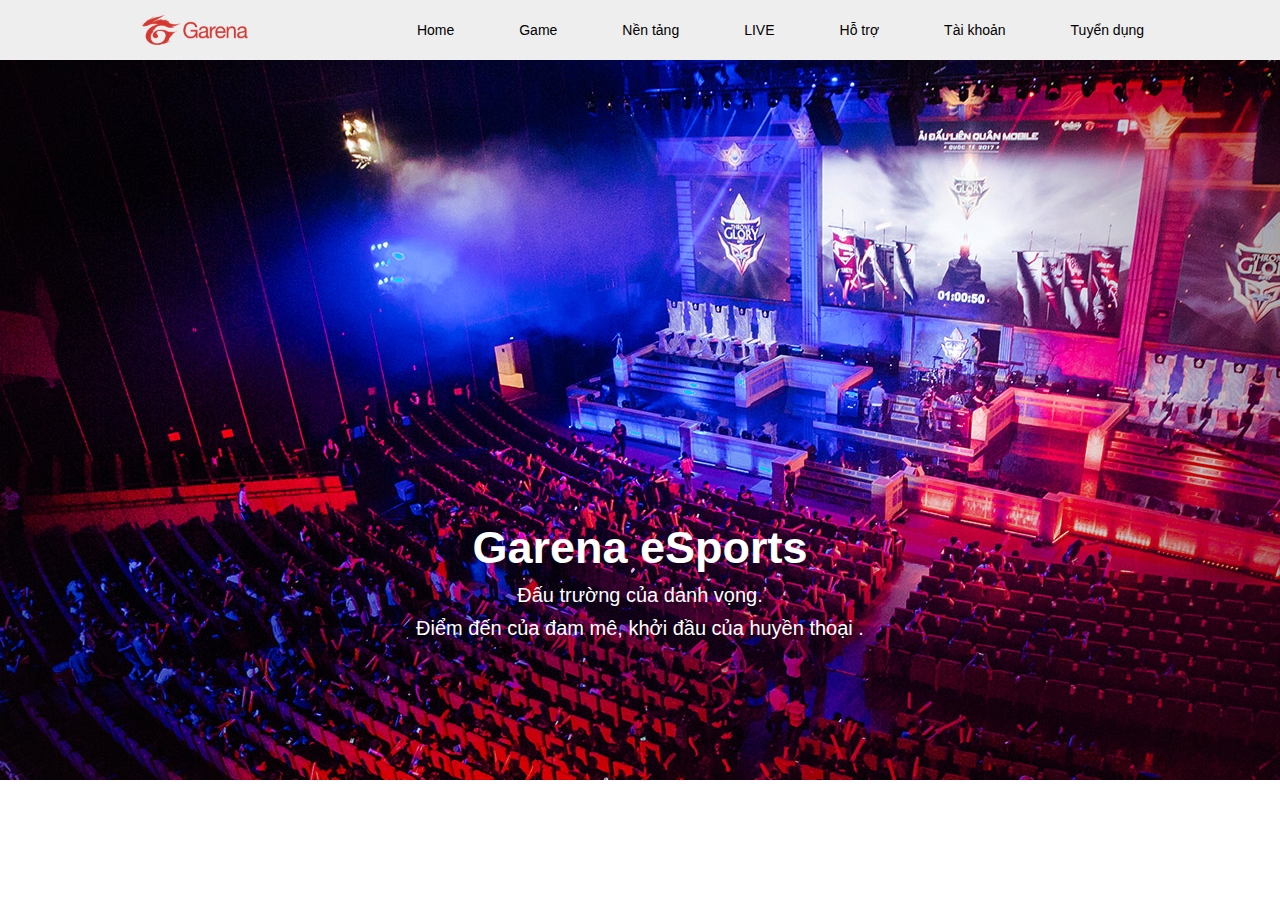
==== home.html @ cba98597 "first commit" ====
<!DOCTYPE html>
<html lang="en">

<head>
  <meta charset="UTF-8">
  <meta http-equiv="X-UA-Compatible" content="IE=edge">
  <meta name="viewport" content="width=device-width, initial-scale=1.0">
  <title>Home page</title>
  <link rel="stylesheet" href="./css/home.css">
  <link rel="stylesheet" href="https://pro.fontawesome.com/releases/v5.10.0/css/all.css"
    integrity="sha384-AYmEC3Yw5cVb3ZcuHtOA93w35dYTsvhLPVnYs9eStHfGJvOvKxVfELGroGkvsg+p" crossorigin="anonymous" />
</head>

<body>
  <div class="header">
    <div class="logo">
      <img src="./images/img_garena_logo.png" alt="">
    </div>
    <div class="header-menu">
      <ul class="menu">
        <li class="item"><a href="#">Home</a></li>
        <li class="item">
          <a href="#">Game</a>
          <i class="fas fa-angle-down"></i>
        </li>
        <li class="item">
          <a href="#">Nền tảng</a>
          <i class="fas fa-angle-down"></i>
        </li>
        <li class="item"><a href="#">LIVE</a></li>
        <li class="item"><a href="#">Hỗ trợ</a></li>
        <li class="item"><a href="#">Tài khoản</a></li>
        <li class="item"><a href="#">Tuyển dụng</a></li>
      </ul>
    </div>
  </div>

  <div class="large-image">
    <div class="text">
      <h1 class="main-title">Garena eSports</h1>
      <p class="desc">Đấu trường của danh vọng.</p>
      <p class="desc">Điểm đến của đam mê, khởi đầu của huyền thoại
        .</p>
    </div>
  </div>
</body>

</html>
---- css/home.css ----
* {
  margin: 0;
  padding: 0;
  box-sizing: border-box;
}

body {
  width: 100%;
  min-height: 100vh;
  font-family: "Poppins", sans-serif;
}

ul,
li,
a {
  list-style: none;
  text-decoration: none;
}

.header {
  width: 100%;
  height: 60px;
  display: flex;
  justify-content: space-between;
  align-items: center;
  background-color: #eee;
  padding: 0 130px;
}

.logo {
  width: 130px;
  height: 30px;
}

.logo img {
  width: 100%;
  height: 100%;
  object-fit: contain;
}

.header-menu {
  width: fit-content;
  padding: 5px;
  border: 1px solid #eee;
  font-size: 12px;
}

.header-menu .menu {
  display: flex;
  justify-content: center;
  align-items: center;
  gap: 65px;
}

.menu .item a {
  color: #000;
  font-size: 14px;
  font-weight: 400;
}

.large-image {
  width: 100%;
  height: 720px;
  background: url("../images/top-carousel-esports.f501233e.jpg") no-repeat
    center center;
  background-size: cover;
  display: flex;
  justify-content: center;
  align-items: flex-end;
}

.text {
  display: flex;
  justify-content: center;
  align-items: center;
  flex-direction: column;
  gap: 10px;

  color: #fff;
  margin-bottom: 140px;
}

.text .main-title {
  font-size: 45px;
}

.text .desc {
  font-size: 20px;
}
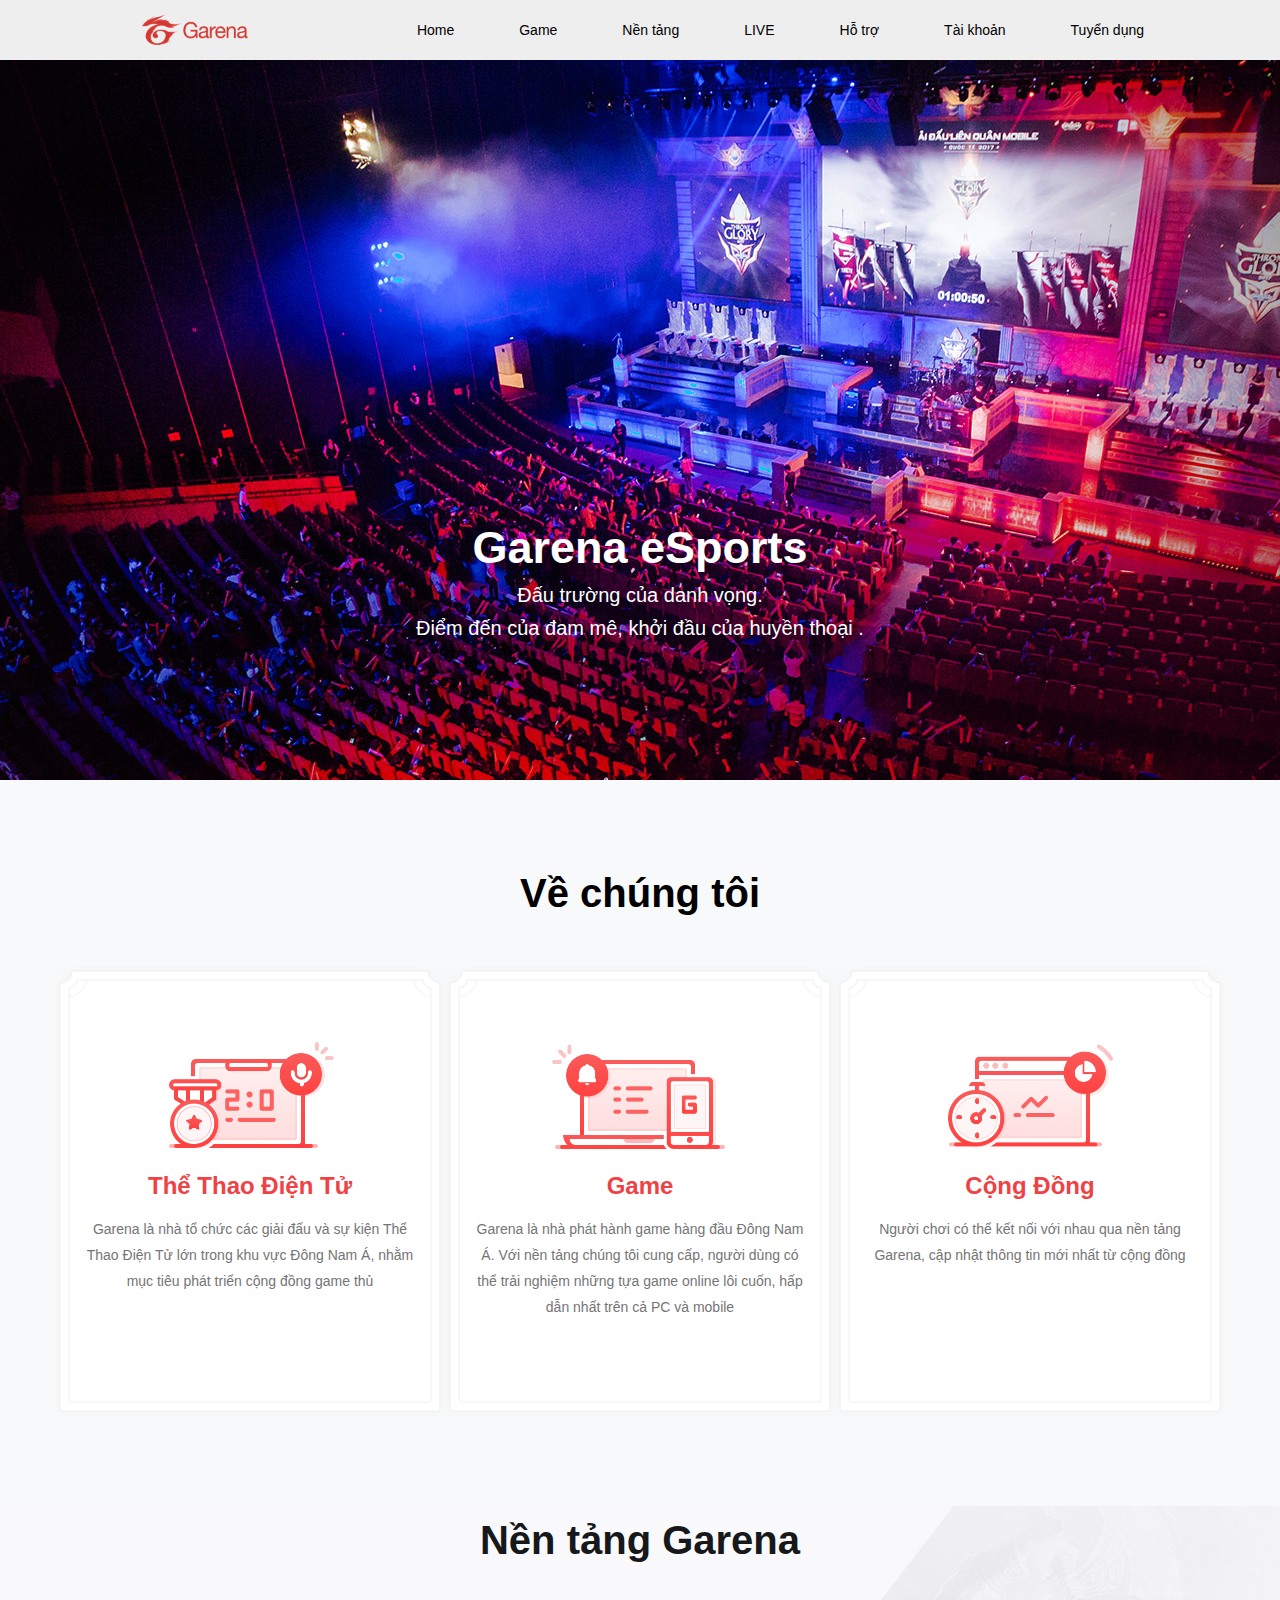
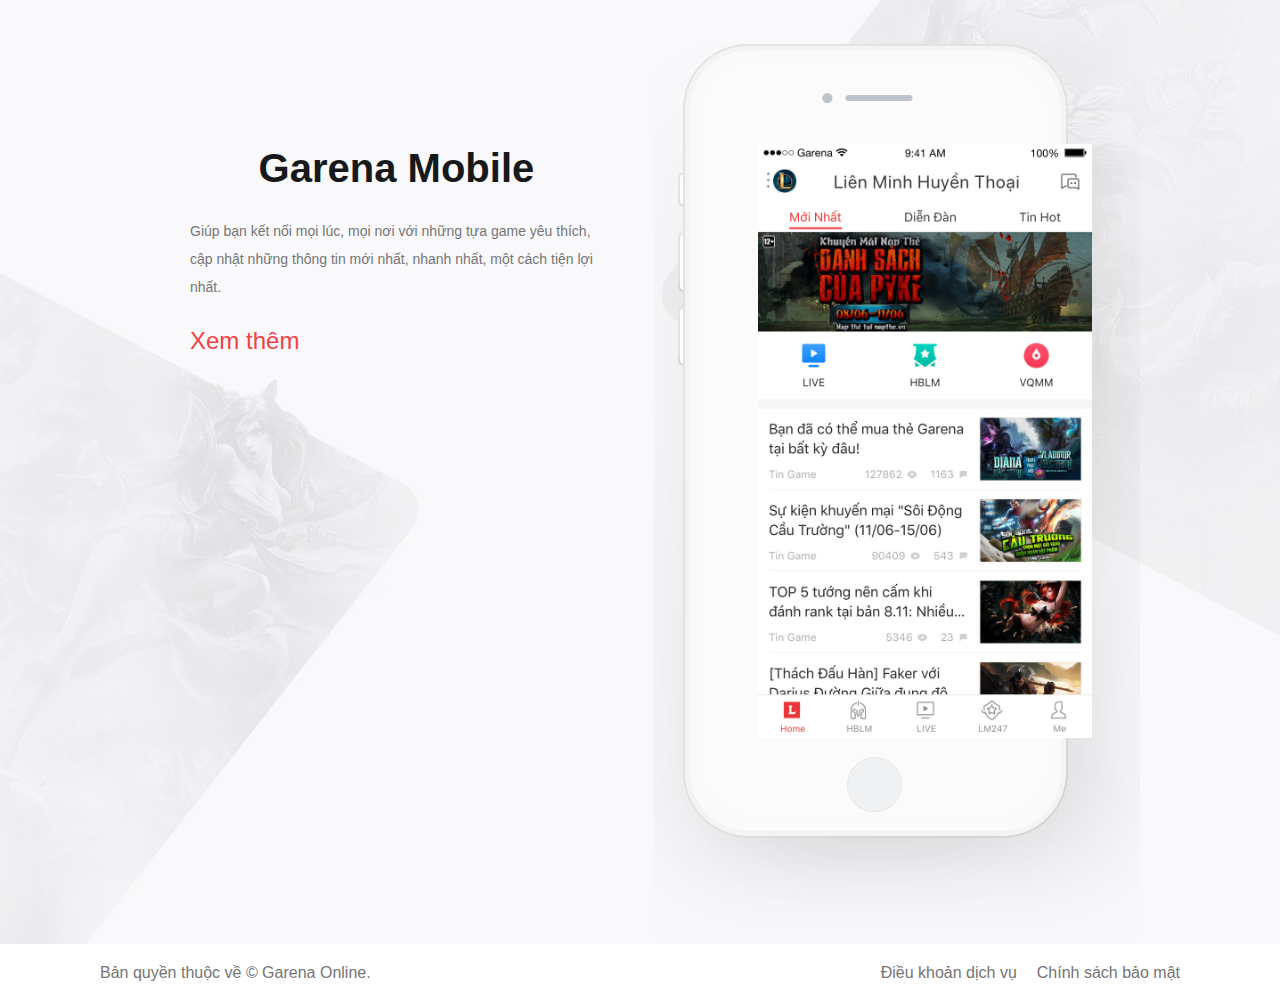
==== commit a7db8dcd: "Add code" ====
--- a/home.html
+++ b/home.html
@@ -12,6 +12,8 @@
 </head>
 
 <body>
+
+  <!-- Header -->
   <div class="header">
     <div class="logo">
       <img src="./images/img_garena_logo.png" alt="">
@@ -35,6 +37,7 @@
     </div>
   </div>
 
+  <!-- Large image -->
   <div class="large-image">
     <div class="text">
       <h1 class="main-title">Garena eSports</h1>
@@ -43,6 +46,83 @@
         .</p>
     </div>
   </div>
+
+  <!-- About Us -->
+  <div class="about-us">
+    <h1 class="title">
+      Về chúng tôi
+    </h1>
+    <div class="list">
+      <div class="item">
+        <div class="item-image">
+          <img src="./images/esports_icon@2x.7e8e90ee.png" alt="">
+        </div>
+        <div class="item-title">
+          <span>Thể Thao Điện Tử</span>
+        </div>
+        <div class="item-desc">
+          Garena là nhà tổ chức các giải đấu và sự kiện Thể Thao Điện Tử lớn trong khu vực Đông Nam Á, nhằm mục tiêu
+          phát triển
+          cộng đồng game thủ
+        </div>
+      </div>
+      <div class="item">
+        <div class="item-image">
+          <img src="./images/games_icon@2x.d85172d7.png" alt="">
+        </div>
+        <div class="item-title">
+          <span>Game</span>
+        </div>
+        <div class="item-desc">
+          Garena là nhà phát hành game hàng đầu Đông Nam Á. Với nền tảng chúng tôi cung cấp, người dùng có thể trải
+          nghiệm những
+          tựa game online lôi cuốn, hấp dẫn nhất trên cả PC và mobile
+        </div>
+      </div>
+      <div class="item">
+        <div class="item-image">
+          <img src="./images/community_icon@2x.a3ef0053.png" alt="">
+        </div>
+        <div class="item-title">
+          <span>Cộng Đồng</span>
+        </div>
+        <div class="item-desc">
+          Người chơi có thể kết nối với nhau qua nền tảng Garena, cập nhật thông tin mới nhất từ cộng đồng
+        </div>
+      </div>
+    </div>
+  </div>
+
+  <!-- Platform -->
+  <div class="platform">
+    <h1 class="title">Nền tảng Garena</h1>
+    <div class="content">
+      <div class="text">
+        <h1 class="title">Garena Mobile</h1>
+        <p class="desc">
+          Giúp bạn kết nối mọi lúc, mọi nơi với những tựa game yêu thích, cập nhật những thông tin mới nhất, nhanh nhất,
+          một cách
+          tiện lợi nhất.
+        </p>
+        <p class="more">
+          <a href="#">Xem thêm</a>
+          <i class="fas fa-arrow-circle-right"></i>
+        </p>
+      </div>
+      <div class="phone-image">
+        <img src="./images/daymode.6f91fb3c.jpg" alt="">
+      </div>
+    </div>
+  </div>
+
+  <!-- Footer -->
+  <div class="footer">
+    <p>Bản quyền thuộc về © Garena Online.</p>
+    <div class="more">
+      <p>Điều khoản dịch vụ</p>
+      <p>Chính sách bảo mật</p>
+    </div>
+  </div>
 </body>
 
 </html>
--- a/css/home.css
+++ b/css/home.css
@@ -58,6 +58,10 @@
   font-weight: 400;
 }
 
+.menu .item a:hover {
+  color: rgb(255, 0, 0);
+}
+
 .large-image {
   width: 100%;
   height: 720px;
@@ -69,7 +73,7 @@
   align-items: flex-end;
 }
 
-.text {
+.large-image .text {
   display: flex;
   justify-content: center;
   align-items: center;
@@ -80,10 +84,159 @@
   margin-bottom: 140px;
 }
 
-.text .main-title {
+.large-image .text .main-title {
   font-size: 45px;
 }
 
-.text .desc {
+.large-image .text .desc {
   font-size: 20px;
 }
+
+.about-us {
+  width: 100%;
+  height: 726px;
+  background-color: #f8f9fa;
+  display: flex;
+  justify-content: center;
+  align-items: center;
+  flex-direction: column;
+}
+
+.about-us .title {
+  font-size: 40px;
+  margin-bottom: 50px;
+}
+
+.about-us .list {
+  display: flex;
+  justify-content: space-between;
+  align-items: center;
+}
+
+.about-us .list .item {
+  width: 390px;
+  height: 450px;
+  padding: 76px 30px 0;
+
+  background: url("../images/bg.png");
+  background-size: cover;
+  background-repeat: no-repeat;
+  background-position: center;
+
+  display: flex;
+  align-items: center;
+  justify-content: flex-start;
+  flex-direction: column;
+}
+
+.item-image {
+  width: 180px;
+  height: 110px;
+  margin-bottom: 20px;
+}
+
+.item-image img {
+  width: 100%;
+  height: 100%;
+  object-fit: cover;
+}
+
+.item-title {
+  font-size: 24px;
+  font-weight: 700;
+  color: #f04145;
+  margin-bottom: 16px;
+}
+
+.item-desc {
+  font-size: 14px;
+  line-height: 26px;
+  color: #757575;
+  text-align: center;
+}
+
+.platform {
+  width: 100%;
+  height: fit-content;
+  background: url("../images/platforms_bg.34b89957.jpg") no-repeat top center;
+  background-size: cover;
+  padding: 0 140px;
+}
+
+.platform .title {
+  font-size: 40px;
+  color: #16181a;
+  font-weight: 700;
+  line-height: 68px;
+  margin-bottom: 70px;
+
+  text-align: center;
+}
+
+.platform .content {
+  display: flex;
+  justify-content: space-between;
+  align-items: flex-start;
+}
+
+.platform .text {
+  width: 600px;
+  padding: 90px 50px;
+}
+
+.platform .content .title {
+  margin-bottom: 15px;
+}
+
+.platform .text .desc {
+  font-size: 14px;
+  line-height: 28px;
+  color: #757575;
+  margin-bottom: 20px;
+}
+
+.platform .text .more a {
+  font-size: 24px;
+  color: #f04145;
+  line-height: 40px;
+}
+
+.platform .more i {
+  font-size: 24px;
+  color: #f04145;
+}
+
+.platform .content .phone-image {
+  position: relative;
+  width: 590px;
+  height: 900px;
+  background: url("../images/iphone@2x.b3dbf7bb.png") no-repeat center center;
+  background-size: cover;
+}
+
+.phone-image img {
+  position: absolute;
+  top: 100px;
+  left: 105px;
+  width: 334px;
+  height: 594px;
+  object-fit: cover;
+}
+
+.footer {
+  width: 100%;
+  padding: 20px 100px;
+  height: fit-content;
+  display: flex;
+  justify-content: space-between;
+  align-items: center;
+  color: #757575;
+  font-size: 16px;
+}
+
+.footer .more {
+  display: flex;
+  justify-content: center;
+  align-items: center;
+  gap: 20px;
+}
